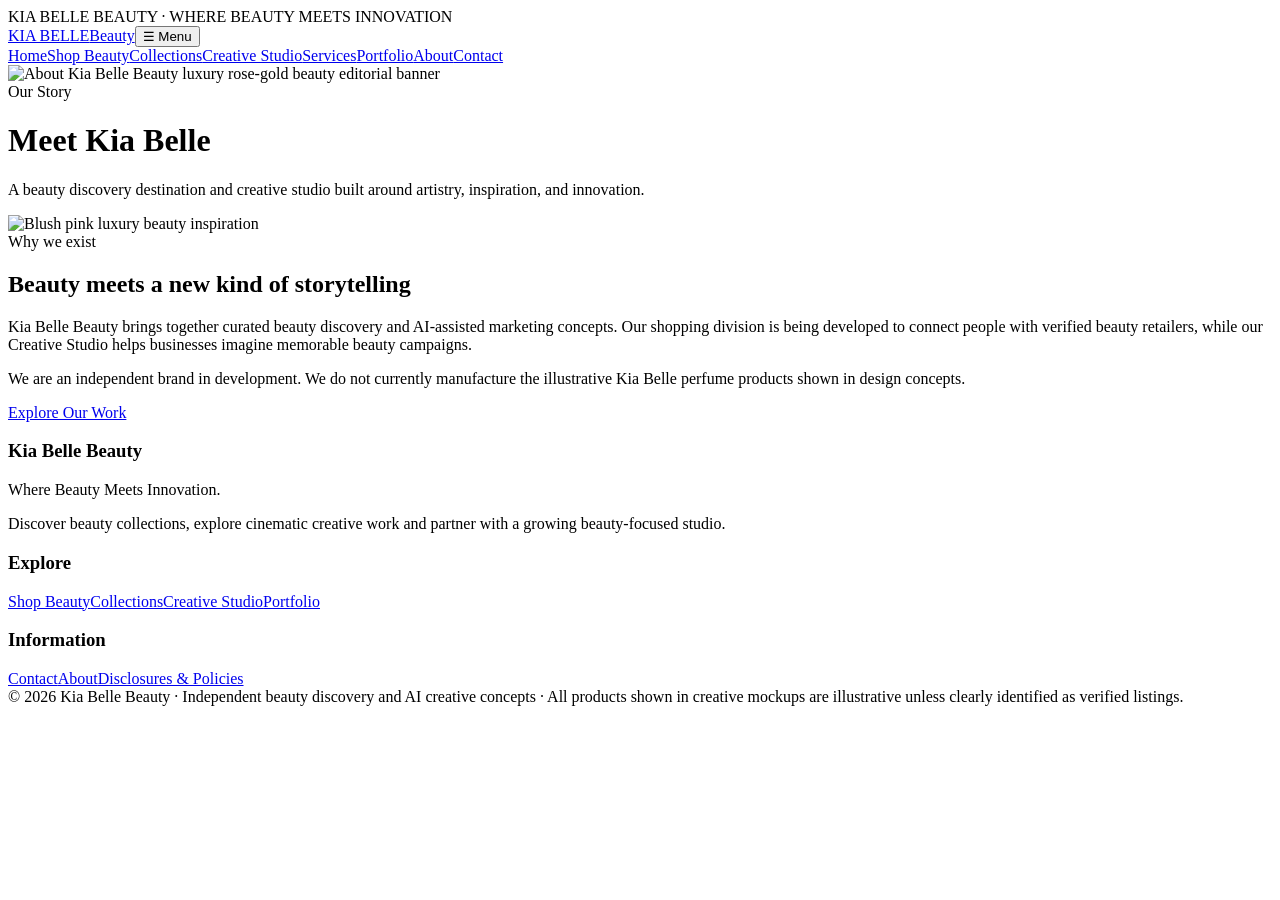
==== about.html @ d9fd86e2 "Add files via upload" ====
<!DOCTYPE html>

<html lang="en"><head><meta charset="utf-8"/><meta content="width=device-width,initial-scale=1" name="viewport"/><meta content="Kia Belle Beauty — beauty discoveries and cinematic AI-assisted advertising concepts. Explore beauty categories and creative services." name="description"/><meta content="#f8d7dc" name="theme-color"/><title>About | Kia Belle Beauty</title><link href="assets/avatar-light.png" rel="icon" type="image/png"/><link href="css/style.css" rel="stylesheet"/><script defer="" src="js/interaction.js"></script></head><body><div class="topline">KIA BELLE BEAUTY · WHERE BEAUTY MEETS INNOVATION</div><header class="site-header"><div class="container header-wrap"><a aria-label="Kia Belle Beauty home" class="logo" href="index.html">KIA BELLE<span>Beauty</span></a><button aria-expanded="false" aria-label="Toggle navigation" class="nav-toggle" id="navtoggle">☰ Menu</button><nav class="nav" id="nav"><a class="" href="index.html">Home</a><a class="" href="shop.html">Shop Beauty</a><a class="" href="collections.html">Collections</a><a class="" href="studio.html">Creative Studio</a><a class="" href="services.html">Services</a><a class="" href="portfolio.html">Portfolio</a><a class="active" href="about.html">About</a><a class="" href="contact.html">Contact</a></nav></div></header><div class="hero-mini hero-banner-about"><img alt="About Kia Belle Beauty luxury rose-gold beauty editorial banner" class="page-banner-photo" decoding="async" loading="eager" src="assets/banner-about.webp"/><div class="container"><div class="eyebrow">Our Story</div><h1>Meet <span class="script">Kia Belle</span></h1><p>A beauty discovery destination and creative studio built around artistry, inspiration, and innovation.</p></div></div><section class="section"><div class="container split"><img alt="Blush pink luxury beauty inspiration" class="feature-image" src="assets/3.jpeg"/><div><div class="eyebrow">Why we exist</div><h2>Beauty meets a new kind of storytelling</h2><p>Kia Belle Beauty brings together curated beauty discovery and AI-assisted marketing concepts. Our shopping division is being developed to connect people with verified beauty retailers, while our Creative Studio helps businesses imagine memorable beauty campaigns.</p><p>We are an independent brand in development. We do not currently manufacture the illustrative Kia Belle perfume products shown in design concepts.</p><a class="btn btn-outline" href="portfolio.html">Explore Our Work</a></div></div></section><footer class="footer"><div class="container"><div class="footer-grid"><div><h3>Kia Belle Beauty</h3><p>Where Beauty Meets Innovation.</p><p class="site-footer-note">Discover beauty collections, explore cinematic creative work and partner with a growing beauty-focused studio.</p></div><div><h3>Explore</h3><a class="" href="shop.html">Shop Beauty</a><a class="" href="collections.html">Collections</a><a class="" href="studio.html">Creative Studio</a><a class="" href="portfolio.html">Portfolio</a></div><div><h3>Information</h3><a class="" href="contact.html">Contact</a><a class="" href="about.html">About</a><a class="" href="disclosures.html">Disclosures &amp; Policies</a></div></div><div class="foot-bottom">© 2026 Kia Belle Beauty · Independent beauty discovery and AI creative concepts · All products shown in creative mockups are illustrative unless clearly identified as verified listings.</div></div></footer></body></html>
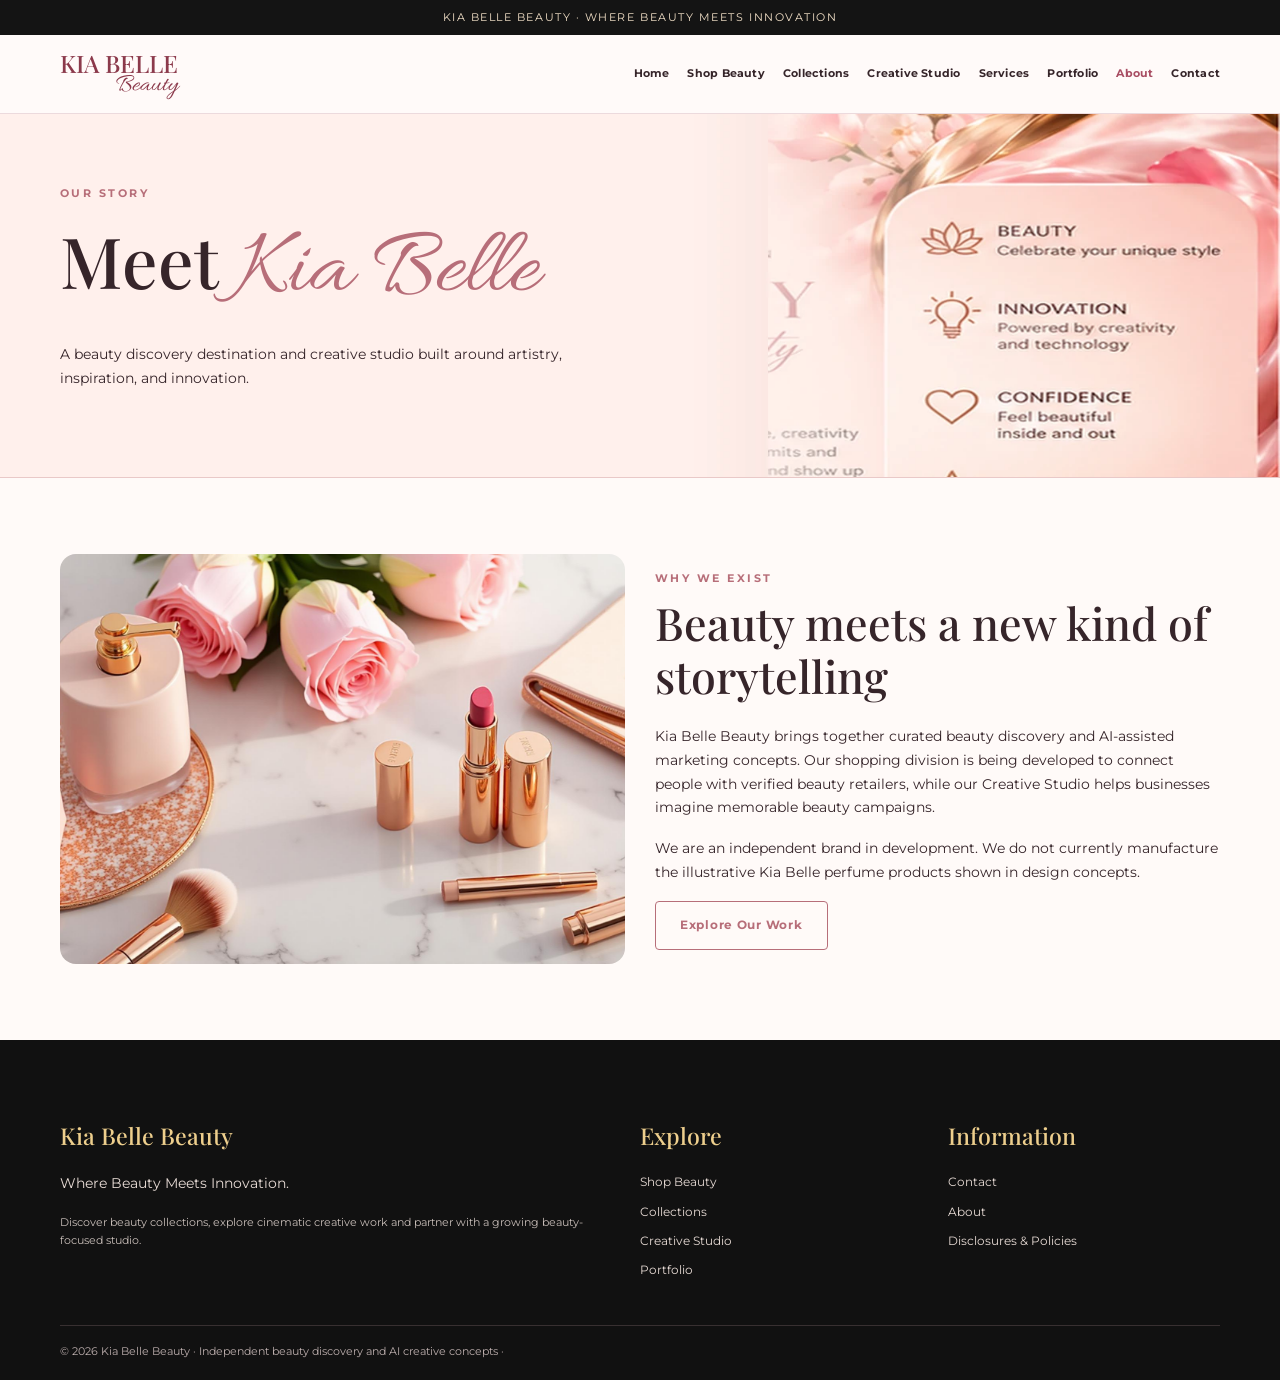
==== commit 1a607a59: "Update about.html" ====
--- a/about.html
+++ b/about.html
@@ -1,3 +1,3 @@
 <!DOCTYPE html>
 
-<html lang="en"><head><meta charset="utf-8"/><meta content="width=device-width,initial-scale=1" name="viewport"/><meta content="Kia Belle Beauty — beauty discoveries and cinematic AI-assisted advertising concepts. Explore beauty categories and creative services." name="description"/><meta content="#f8d7dc" name="theme-color"/><title>About | Kia Belle Beauty</title><link href="assets/avatar-light.png" rel="icon" type="image/png"/><link href="css/style.css" rel="stylesheet"/><script defer="" src="js/interaction.js"></script></head><body><div class="topline">KIA BELLE BEAUTY · WHERE BEAUTY MEETS INNOVATION</div><header class="site-header"><div class="container header-wrap"><a aria-label="Kia Belle Beauty home" class="logo" href="index.html">KIA BELLE<span>Beauty</span></a><button aria-expanded="false" aria-label="Toggle navigation" class="nav-toggle" id="navtoggle">☰ Menu</button><nav class="nav" id="nav"><a class="" href="index.html">Home</a><a class="" href="shop.html">Shop Beauty</a><a class="" href="collections.html">Collections</a><a class="" href="studio.html">Creative Studio</a><a class="" href="services.html">Services</a><a class="" href="portfolio.html">Portfolio</a><a class="active" href="about.html">About</a><a class="" href="contact.html">Contact</a></nav></div></header><div class="hero-mini hero-banner-about"><img alt="About Kia Belle Beauty luxury rose-gold beauty editorial banner" class="page-banner-photo" decoding="async" loading="eager" src="assets/banner-about.webp"/><div class="container"><div class="eyebrow">Our Story</div><h1>Meet <span class="script">Kia Belle</span></h1><p>A beauty discovery destination and creative studio built around artistry, inspiration, and innovation.</p></div></div><section class="section"><div class="container split"><img alt="Blush pink luxury beauty inspiration" class="feature-image" src="assets/3.jpeg"/><div><div class="eyebrow">Why we exist</div><h2>Beauty meets a new kind of storytelling</h2><p>Kia Belle Beauty brings together curated beauty discovery and AI-assisted marketing concepts. Our shopping division is being developed to connect people with verified beauty retailers, while our Creative Studio helps businesses imagine memorable beauty campaigns.</p><p>We are an independent brand in development. We do not currently manufacture the illustrative Kia Belle perfume products shown in design concepts.</p><a class="btn btn-outline" href="portfolio.html">Explore Our Work</a></div></div></section><footer class="footer"><div class="container"><div class="footer-grid"><div><h3>Kia Belle Beauty</h3><p>Where Beauty Meets Innovation.</p><p class="site-footer-note">Discover beauty collections, explore cinematic creative work and partner with a growing beauty-focused studio.</p></div><div><h3>Explore</h3><a class="" href="shop.html">Shop Beauty</a><a class="" href="collections.html">Collections</a><a class="" href="studio.html">Creative Studio</a><a class="" href="portfolio.html">Portfolio</a></div><div><h3>Information</h3><a class="" href="contact.html">Contact</a><a class="" href="about.html">About</a><a class="" href="disclosures.html">Disclosures &amp; Policies</a></div></div><div class="foot-bottom">© 2026 Kia Belle Beauty · Independent beauty discovery and AI creative concepts · All products shown in creative mockups are illustrative unless clearly identified as verified listings.</div></div></footer></body></html>+<html lang="en"><head><meta charset="utf-8"/><meta content="width=device-width,initial-scale=1" name="viewport"/><meta content="Kia Belle Beauty — beauty discoveries and cinematic AI-assisted advertising concepts. Explore beauty categories and creative services." name="description"/><meta content="#f8d7dc" name="theme-color"/><title>About | Kia Belle Beauty</title><link href="assets/avatar-light.png" rel="icon" type="image/png"/><link href="css/style.css" rel="stylesheet"/><script defer="" src="js/interaction.js"></script></head><body><div class="topline">KIA BELLE BEAUTY · WHERE BEAUTY MEETS INNOVATION</div><header class="site-header"><div class="container header-wrap"><a aria-label="Kia Belle Beauty home" class="logo" href="index.html">KIA BELLE<span>Beauty</span></a><button aria-expanded="false" aria-label="Toggle navigation" class="nav-toggle" id="navtoggle">☰ Menu</button><nav class="nav" id="nav"><a class="" href="index.html">Home</a><a class="" href="shop.html">Shop Beauty</a><a class="" href="collections.html">Collections</a><a class="" href="studio.html">Creative Studio</a><a class="" href="services.html">Services</a><a class="" href="portfolio.html">Portfolio</a><a class="active" href="about.html">About</a><a class="" href="contact.html">Contact</a></nav></div></header><div class="hero-mini hero-banner-about"><img alt="About Kia Belle Beauty luxury rose-gold beauty editorial banner" class="page-banner-photo" decoding="async" loading="eager" src="assets/banner-about.webp"/><div class="container"><div class="eyebrow">Our Story</div><h1>Meet <span class="script">Kia Belle</span></h1><p>A beauty discovery destination and creative studio built around artistry, inspiration, and innovation.</p></div></div><section class="section"><div class="container split"><img alt="Blush pink luxury beauty inspiration" class="feature-image" src="assets/3.jpeg"/><div><div class="eyebrow">Why we exist</div><h2>Beauty meets a new kind of storytelling</h2><p>Kia Belle Beauty brings together curated beauty discovery and AI-assisted marketing concepts. Our shopping division is being developed to connect people with verified beauty retailers, while our Creative Studio helps businesses imagine memorable beauty campaigns.</p><p>We are an independent brand in development. We do not currently manufacture the illustrative Kia Belle perfume products shown in design concepts.</p><a class="btn btn-outline" href="portfolio.html">Explore Our Work</a></div></div></section><footer class="footer"><div class="container"><div class="footer-grid"><div><h3>Kia Belle Beauty</h3><p>Where Beauty Meets Innovation.</p><p class="site-footer-note">Discover beauty collections, explore cinematic creative work and partner with a growing beauty-focused studio.</p></div><div><h3>Explore</h3><a class="" href="shop.html">Shop Beauty</a><a class="" href="collections.html">Collections</a><a class="" href="studio.html">Creative Studio</a><a class="" href="portfolio.html">Portfolio</a></div><div><h3>Information</h3><a class="" href="contact.html">Contact</a><a class="" href="about.html">About</a><a class="" href="disclosures.html">Disclosures &amp; Policies</a></div></div><div class="foot-bottom">© 2026 Kia Belle Beauty · Independent beauty discovery and AI creative concepts · </div></div></footer></body></html>
--- a/css/style.css
+++ b/css/style.css
@@ -0,0 +1,23 @@
+@import url('https://fonts.googleapis.com/css2?family=Allura&family=Montserrat:wght@400;500;600;700&family=Playfair+Display:wght@400;500;600&display=swap');
+:root{--pink:#f8d7dc;--rose:#b76e79;--champagne:#f3e1c8;--ivory:#fff8f0;--black:#141414;--gold:#d4af37;--ink:#36252a;--border:#ead8d3;--shadow:0 18px 52px #48252a15}*{box-sizing:border-box}html{scroll-behavior:smooth}body{margin:0;color:var(--ink);background:#fffaf8;font-family:Montserrat,Arial,sans-serif;font-size:14px;line-height:1.7}a{color:inherit}button,input,textarea,select{font:inherit}button{cursor:pointer}img,video{max-width:100%;display:block}h1,h2,h3{font-family:'Playfair Display',Georgia,serif;font-weight:500;line-height:1.18}h1{font-size:clamp(2.7rem,5.5vw,5.4rem);margin:.2em 0}h2{font-size:clamp(2rem,3.5vw,3.4rem);margin:.2em 0 .5em}h3{font-size:1.45rem}p{margin:.55em 0 1.2em}.container{width:min(1160px,calc(100% - 40px));margin:auto}.eyebrow{font-size:.7rem;letter-spacing:.22em;text-transform:uppercase;font-weight:700;color:var(--rose)}.script{font-family:Allura,cursive;font-size:1.35em;color:var(--rose)}.topline{background:var(--black);color:var(--champagne);font-size:11px;padding:8px 15px;text-align:center;letter-spacing:.14em}.site-header{position:sticky;top:0;background:#fffaf9ed;backdrop-filter:blur(18px);z-index:30;border-bottom:1px solid #ecdadd}.header-wrap{height:78px;display:flex;align-items:center;justify-content:space-between;gap:24px}.logo{font:500 24px 'Playfair Display',serif;text-decoration:none;white-space:nowrap;color:#8b394b}.logo span{display:block;font:25px Allura,cursive;margin-top:-9px;text-align:right}.nav{display:flex;align-items:center;gap:18px}.nav a{text-decoration:none;font-size:11px;font-weight:700;letter-spacing:.02em}.nav a:hover,.nav a.active{color:#a84d63}.nav-toggle{display:none;border:1px solid var(--border);background:white;border-radius:8px;padding:7px 11px}.btn{display:inline-flex;gap:10px;align-items:center;justify-content:center;padding:13px 24px;border-radius:4px;background:var(--rose);color:white;border:1px solid var(--rose);font-size:12px;font-weight:700;letter-spacing:.06em;text-decoration:none;transition:.2s}.btn:hover{transform:translateY(-2px);filter:brightness(.94)}.btn-outline{background:transparent;color:var(--rose)}.btn-gold{background:var(--gold);border-color:var(--gold);color:#1a1206}.btn-dark{background:var(--black);color:white;border-color:var(--black)}.hero{min-height:550px;display:flex;align-items:center;background:linear-gradient(90deg,#fff3f0 0%,#fff5f1dc 42%,#fff5f100 75%),url('../assets/hero-beauty.webp') center/cover}.hero-content{max-width:530px;padding:70px 0}.hero p{max-width:430px}.hero-studio{color:#fff;background:linear-gradient(90deg,#080808f2,#090808c9 47%,#08080820),url('../assets/4.jpeg') center/cover}.hero-studio .eyebrow{color:var(--gold)}.hero-studio p{color:#f2e2d0}.hero-mini{padding:78px 0 66px;background:linear-gradient(105deg,#f8d7dcaa,#fffbf7),url('../assets/5.jpg') center/cover}.hero-mini.dark{background:linear-gradient(105deg,#0b0909f3,#0c0909d8),url('../assets/4.jpeg') center/cover;color:#fff}.hero-mini.dark .eyebrow{color:var(--gold)}.hero-mini p{max-width:680px}.section{padding:76px 0}.section.soft{background:#fff0f0}.section.cream{background:var(--ivory)}.section.dark{background:#121011;color:#f8efde}.section-head{display:flex;justify-content:space-between;align-items:end;gap:20px;margin-bottom:26px}.section-head p{max-width:540px}.cards{display:grid;grid-template-columns:repeat(3,minmax(0,1fr));gap:20px}.cards.four{grid-template-columns:repeat(4,minmax(0,1fr))}.cards.two{grid-template-columns:repeat(2,minmax(0,1fr))}.card{background:#fff;border:1px solid #f1e6e2;overflow:hidden;border-radius:13px;box-shadow:var(--shadow);text-decoration:none;transition:.2s}.card:hover{transform:translateY(-5px)}.card .photo{height:230px;width:100%;object-fit:cover}.card .body{padding:21px}.card .body h3{margin:0 0 7px}.card p{font-size:13px;color:#755e66}.card.darkcard{background:#20191a;color:#fff;border-color:#4c3b2c}.card.darkcard p{color:#decfbf}.split{display:grid;grid-template-columns:1fr 1fr;gap:30px;align-items:center}.feature-image{width:100%;height:410px;object-fit:cover;border-radius:16px}.pill{display:inline-block;border:1px solid #dab4b6;border-radius:50px;padding:6px 12px;margin:4px 6px 4px 0;font-size:11px}.dark .pill{border-color:#987c45}.notice{background:#fff6eb;border:1px solid #ead2af;padding:17px 20px;border-radius:10px;font-size:13px}.dark .notice{background:#241c17;color:#eee1cc;border-color:#66502a}.breadcrumbs{font-size:12px;padding:18px 0;color:#836b75}.breadcrumbs a{text-decoration:none}.media-video{aspect-ratio:9/12;object-fit:cover;width:100%;background:#191214;border-radius:10px}.form-grid{display:grid;grid-template-columns:1fr 1fr;gap:16px}.field label{display:block;font-size:12px;font-weight:700;margin-bottom:5px}.field input,.field textarea,.field select{width:100%;padding:13px;border:1px solid #dccbc8;border-radius:6px;background:#fff}.field textarea{min-height:130px}.field.full{grid-column:1/-1}.footer{background:#111;color:#e7dbd5;padding:58px 0 20px}.footer-grid{display:grid;grid-template-columns:2fr 1fr 1fr;gap:35px}.footer a{color:#e7dbd5;text-decoration:none;display:block;margin:9px 0;font-size:12px}.footer h3{color:#eecf8d}.footer small{color:#baaead}.foot-bottom{border-top:1px solid #383031;margin-top:35px;padding-top:16px;font-size:11px;color:#bcaead}.tag{font-size:11px;color:#7e5761;letter-spacing:.08em;text-transform:uppercase}.grid-price{display:grid;grid-template-columns:repeat(3,1fr);gap:20px}.price-card{background:#1d1717;border:1px solid #70552e;padding:30px;border-radius:12px;color:#fff}.price{font:2rem 'Playfair Display',serif;color:var(--gold)}.item-placeholder{min-height:180px;display:grid;place-content:center;text-align:center;background:linear-gradient(140deg,#f9e4e5,#fffcf7);color:#9b5865;border-radius:12px}.filter-row{display:flex;flex-wrap:wrap;gap:8px;margin:20px 0 28px}.filter-row a{padding:9px 13px;border:1px solid #d9b5b9;border-radius:22px;text-decoration:none;font-size:12px}.filter-row a:hover{background:#f7dadd}.mini-label{font-size:11px;color:#936e73}.video-note{font-size:12px;color:#c3a992}.stack{display:grid;gap:14px}.cta{padding:60px 0;background:linear-gradient(110deg,#f6d2d8,#fdf0e3)}.cta.dark{background:linear-gradient(110deg,#0f0b0d,#32231a);color:white}.site-footer-note{font-size:11px;opacity:.85}.sr-only{position:absolute;width:1px;height:1px;overflow:hidden;clip:rect(0,0,0,0)}@media(max-width:980px){.nav{display:none;position:absolute;top:78px;left:0;right:0;padding:16px 22px 25px;background:#fffaf9;flex-direction:column;align-items:start;box-shadow:var(--shadow)}.nav.open{display:flex}.nav-toggle{display:block}.cards.four{grid-template-columns:repeat(2,1fr)}}@media(max-width:680px){.cards,.cards.two,.cards.four,.split,.grid-price,.form-grid,.footer-grid{grid-template-columns:1fr}.hero{min-height:480px;background-position:60% center}.hero-content{padding:50px 0;max-width:90%}.container{width:min(100% - 28px,1160px)}.section{padding:48px 0}.section-head{display:block}.feature-image{height:280px}.footer-grid{gap:20px}.card .photo{height:250px}.header-wrap{height:68px}.nav{top:68px}}
+
+/* Approved visual refresh: actual video frames and six realistic category thumbnails */
+.hero{background-image:linear-gradient(90deg,#fff0ed 0%,#fff0edec 26%,#fff1ede1 44%,#fff1ed44 68%,transparent 100%),url('../assets/hero-beauty.webp');background-position:center,right center;background-size:cover,cover;background-repeat:no-repeat}
+.card .photo{object-position:center center}.card:hover .photo{filter:saturate(1.08)}.media-video{background:#10090a;object-fit:contain;max-height:690px}.card.darkcard .media-video{border:1px solid #aa89517a}
+@media(max-width:700px){.hero{background-image:linear-gradient(90deg,#fff0edfa,#fff0edd4 67%,#fff0ed70),url('../assets/hero-beauty.webp');background-position:center,right center}}
+
+/* Scoped banner refresh — all other layout and site content retained. */
+.hero-mini.hero-banner-shop,.hero-mini.hero-banner-collections,.hero-mini.hero-banner-about,.hero-mini.hero-banner-contact{min-height:340px;display:flex;align-items:center;background-size:cover;background-position:center right;background-repeat:no-repeat;border-bottom:1px solid #e9c9c8;padding:70px 0}
+.hero-mini.hero-banner-shop{background-image:url('../assets/banner-shop.webp')}
+.hero-mini.hero-banner-collections{background-image:url('../assets/banner-collections.webp')}
+.hero-mini.hero-banner-about{background-image:url('../assets/banner-about.webp')}
+.hero-mini.hero-banner-contact{background-image:url('../assets/banner-contact.webp')}
+.hero-mini[class*='hero-banner-']>.container{width:min(1160px,calc(100% - 40px))}
+.hero-mini[class*='hero-banner-'] p{max-width:535px}
+@media(max-width:680px){.hero-mini.hero-banner-shop,.hero-mini.hero-banner-collections,.hero-mini.hero-banner-about,.hero-mini.hero-banner-contact{min-height:300px;padding:46px 0;background-position:59% center}.hero-mini[class*='hero-banner-']{position:relative}.hero-mini[class*='hero-banner-']>.container{position:relative;z-index:1;width:calc(100% - 28px)}.hero-mini[class*='hero-banner-']::before{content:'';position:absolute;inset:0;background:linear-gradient(90deg,#fff0ebfa 0%,#fff0ebf2 58%,#fff0eb91 100%)}}
+
+/* Four banners are embedded directly as HTML <img> elements. */
+.hero-mini.hero-banner-shop,.hero-mini.hero-banner-collections,.hero-mini.hero-banner-about,.hero-mini.hero-banner-contact{position:relative;isolation:isolate;overflow:hidden;background:#fff0eb !important;min-height:340px}
+.hero-mini[class*="hero-banner-"] .page-banner-photo{display:block;position:absolute;inset:0;width:100%;height:100%;object-fit:cover;object-position:center;z-index:-1;pointer-events:none}
+.hero-mini[class*="hero-banner-"] .container{position:relative;z-index:2}
+@media(max-width:680px){.hero-mini[class*="hero-banner-"] .page-banner-photo{object-position:62% center}}
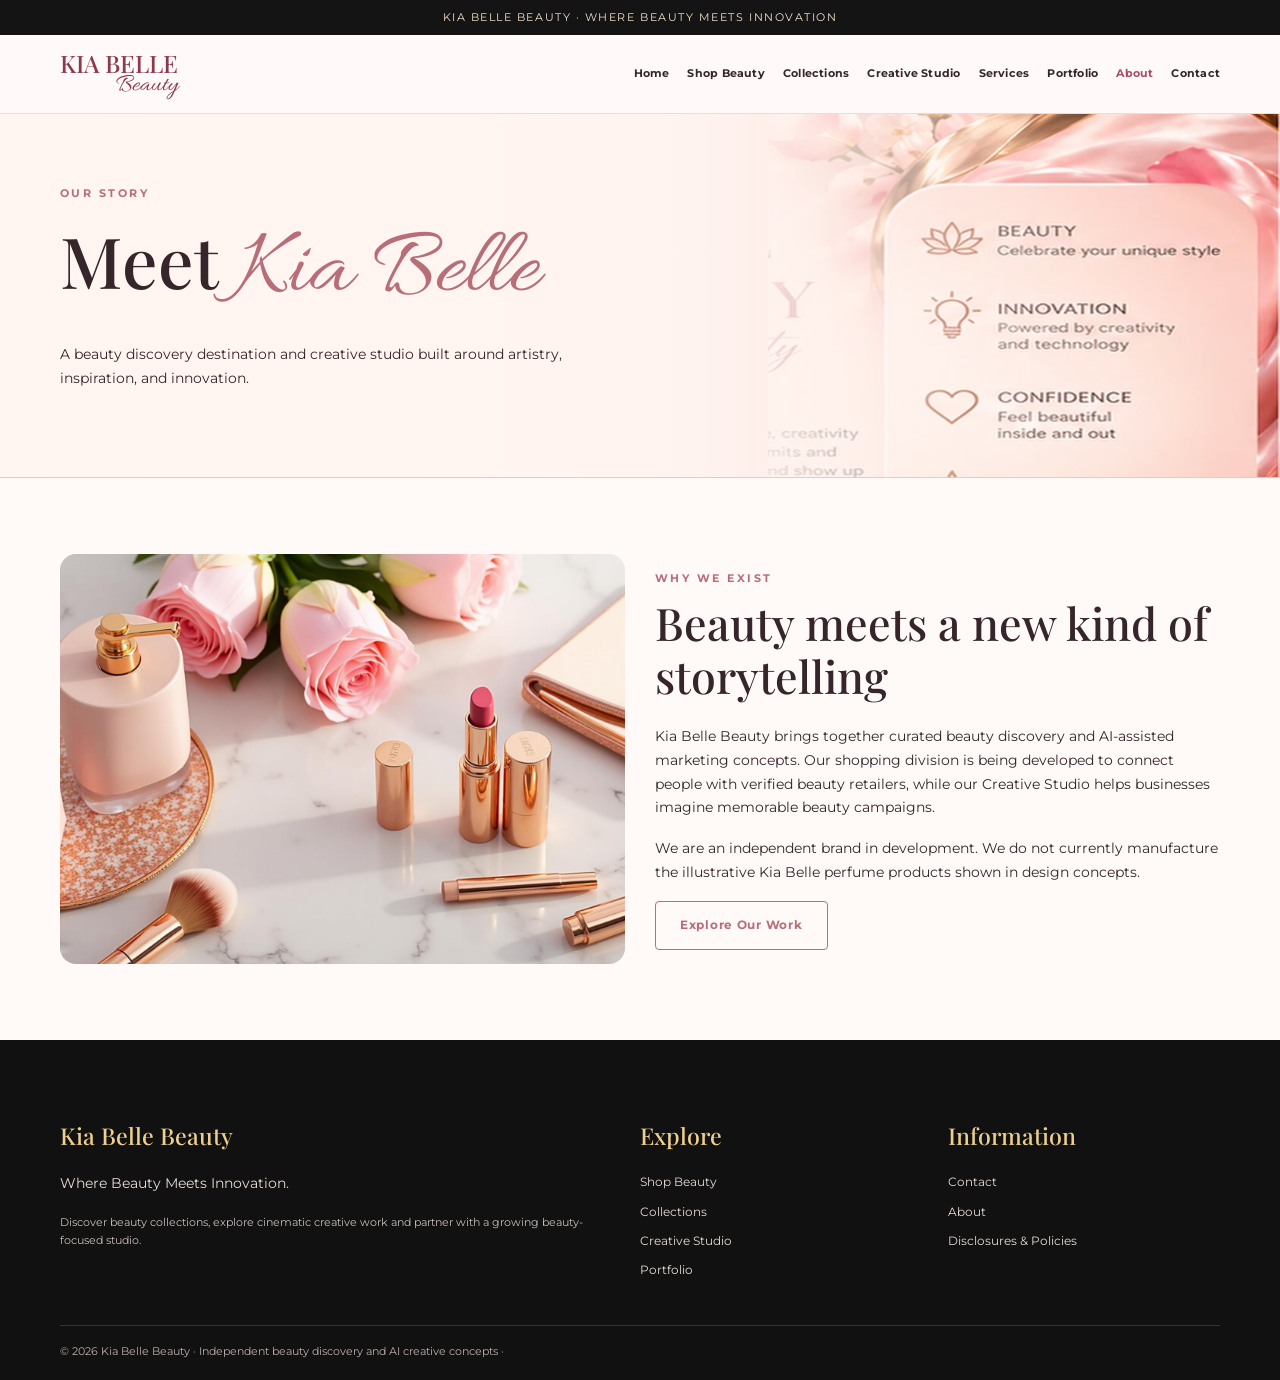
==== commit 98184bd3: "Add Kia Belle Beauty GA4 tracking across all site pages" ====
--- a/about.html
+++ b/about.html
@@ -1,3 +1,3 @@
 <!DOCTYPE html>
 
-<html lang="en"><head><meta charset="utf-8"/><meta content="width=device-width,initial-scale=1" name="viewport"/><meta content="Kia Belle Beauty — beauty discoveries and cinematic AI-assisted advertising concepts. Explore beauty categories and creative services." name="description"/><meta content="#f8d7dc" name="theme-color"/><title>About | Kia Belle Beauty</title><link href="assets/avatar-light.png" rel="icon" type="image/png"/><link href="css/style.css" rel="stylesheet"/><script defer="" src="js/interaction.js"></script></head><body><div class="topline">KIA BELLE BEAUTY · WHERE BEAUTY MEETS INNOVATION</div><header class="site-header"><div class="container header-wrap"><a aria-label="Kia Belle Beauty home" class="logo" href="index.html">KIA BELLE<span>Beauty</span></a><button aria-expanded="false" aria-label="Toggle navigation" class="nav-toggle" id="navtoggle">☰ Menu</button><nav class="nav" id="nav"><a class="" href="index.html">Home</a><a class="" href="shop.html">Shop Beauty</a><a class="" href="collections.html">Collections</a><a class="" href="studio.html">Creative Studio</a><a class="" href="services.html">Services</a><a class="" href="portfolio.html">Portfolio</a><a class="active" href="about.html">About</a><a class="" href="contact.html">Contact</a></nav></div></header><div class="hero-mini hero-banner-about"><img alt="About Kia Belle Beauty luxury rose-gold beauty editorial banner" class="page-banner-photo" decoding="async" loading="eager" src="assets/banner-about.webp"/><div class="container"><div class="eyebrow">Our Story</div><h1>Meet <span class="script">Kia Belle</span></h1><p>A beauty discovery destination and creative studio built around artistry, inspiration, and innovation.</p></div></div><section class="section"><div class="container split"><img alt="Blush pink luxury beauty inspiration" class="feature-image" src="assets/3.jpeg"/><div><div class="eyebrow">Why we exist</div><h2>Beauty meets a new kind of storytelling</h2><p>Kia Belle Beauty brings together curated beauty discovery and AI-assisted marketing concepts. Our shopping division is being developed to connect people with verified beauty retailers, while our Creative Studio helps businesses imagine memorable beauty campaigns.</p><p>We are an independent brand in development. We do not currently manufacture the illustrative Kia Belle perfume products shown in design concepts.</p><a class="btn btn-outline" href="portfolio.html">Explore Our Work</a></div></div></section><footer class="footer"><div class="container"><div class="footer-grid"><div><h3>Kia Belle Beauty</h3><p>Where Beauty Meets Innovation.</p><p class="site-footer-note">Discover beauty collections, explore cinematic creative work and partner with a growing beauty-focused studio.</p></div><div><h3>Explore</h3><a class="" href="shop.html">Shop Beauty</a><a class="" href="collections.html">Collections</a><a class="" href="studio.html">Creative Studio</a><a class="" href="portfolio.html">Portfolio</a></div><div><h3>Information</h3><a class="" href="contact.html">Contact</a><a class="" href="about.html">About</a><a class="" href="disclosures.html">Disclosures &amp; Policies</a></div></div><div class="foot-bottom">© 2026 Kia Belle Beauty · Independent beauty discovery and AI creative concepts · </div></div></footer></body></html>
+<html lang="en"><head><meta charset="utf-8"/><meta content="width=device-width,initial-scale=1" name="viewport"/><meta content="Kia Belle Beauty — beauty discoveries and cinematic AI-assisted advertising concepts. Explore beauty categories and creative services." name="description"/><meta content="#f8d7dc" name="theme-color"/><title>About | Kia Belle Beauty</title><link href="assets/avatar-light.png" rel="icon" type="image/png"/><link href="css/style.css" rel="stylesheet"/><script defer="" src="js/interaction.js"></script><script async src="https://www.googletagmanager.com/gtag/js?id=G-Q12H4GTGKB"></script><script>window.dataLayer=window.dataLayer||[];function gtag(){dataLayer.push(arguments);}gtag('js',new Date());gtag('config','G-Q12H4GTGKB');</script></head><body><div class="topline">KIA BELLE BEAUTY · WHERE BEAUTY MEETS INNOVATION</div><header class="site-header"><div class="container header-wrap"><a aria-label="Kia Belle Beauty home" class="logo" href="index.html">KIA BELLE<span>Beauty</span></a><button aria-expanded="false" aria-label="Toggle navigation" class="nav-toggle" id="navtoggle">☰ Menu</button><nav class="nav" id="nav"><a class="" href="index.html">Home</a><a class="" href="shop.html">Shop Beauty</a><a class="" href="collections.html">Collections</a><a class="" href="studio.html">Creative Studio</a><a class="" href="services.html">Services</a><a class="" href="portfolio.html">Portfolio</a><a class="active" href="about.html">About</a><a class="" href="contact.html">Contact</a></nav></div></header><div class="hero-mini hero-banner-about"><img alt="About Kia Belle Beauty luxury rose-gold beauty editorial banner" class="page-banner-photo" decoding="async" loading="eager" src="assets/banner-about.webp"/><div class="container"><div class="eyebrow">Our Story</div><h1>Meet <span class="script">Kia Belle</span></h1><p>A beauty discovery destination and creative studio built around artistry, inspiration, and innovation.</p></div></div><section class="section"><div class="container split"><img alt="Blush pink luxury beauty inspiration" class="feature-image" src="assets/3.jpeg"/><div><div class="eyebrow">Why we exist</div><h2>Beauty meets a new kind of storytelling</h2><p>Kia Belle Beauty brings together curated beauty discovery and AI-assisted marketing concepts. Our shopping division is being developed to connect people with verified beauty retailers, while our Creative Studio helps businesses imagine memorable beauty campaigns.</p><p>We are an independent brand in development. We do not currently manufacture the illustrative Kia Belle perfume products shown in design concepts.</p><a class="btn btn-outline" href="portfolio.html">Explore Our Work</a></div></div></section><footer class="footer"><div class="container"><div class="footer-grid"><div><h3>Kia Belle Beauty</h3><p>Where Beauty Meets Innovation.</p><p class="site-footer-note">Discover beauty collections, explore cinematic creative work and partner with a growing beauty-focused studio.</p></div><div><h3>Explore</h3><a class="" href="shop.html">Shop Beauty</a><a class="" href="collections.html">Collections</a><a class="" href="studio.html">Creative Studio</a><a class="" href="portfolio.html">Portfolio</a></div><div><h3>Information</h3><a class="" href="contact.html">Contact</a><a class="" href="about.html">About</a><a class="" href="disclosures.html">Disclosures &amp; Policies</a></div></div><div class="foot-bottom">© 2026 Kia Belle Beauty · Independent beauty discovery and AI creative concepts · </div></div></footer></body></html>
--- a/css/style.css
+++ b/css/style.css
@@ -21,3 +21,20 @@
 .hero-mini[class*="hero-banner-"] .page-banner-photo{display:block;position:absolute;inset:0;width:100%;height:100%;object-fit:cover;object-position:center;z-index:-1;pointer-events:none}
 .hero-mini[class*="hero-banner-"] .container{position:relative;z-index:2}
 @media(max-width:680px){.hero-mini[class*="hero-banner-"] .page-banner-photo{object-position:62% center}}
+
+/* 2026-10-13 visual stability and legibility correction; content unchanged */
+.hero-mini.dark h1,.hero-mini.dark h2{color:#fff8f0}
+.hero-mini.dark .script{color:var(--gold)}
+.hero-mini.dark{background-image:linear-gradient(90deg,rgba(10,7,8,.97) 0%,rgba(10,7,8,.90) 44%,rgba(10,7,8,.56) 100%),url('../assets/4.jpeg')}
+.hero-mini[class*="hero-banner-"] .page-banner-photo{object-fit:cover}
+.hero-mini[class*="hero-banner-"]::after{content:"";position:absolute;inset:0;z-index:0;pointer-events:none;background:linear-gradient(90deg,rgba(255,245,241,.97) 0%,rgba(255,245,241,.92) 37%,rgba(255,245,241,.38) 70%,transparent 100%)}
+.hero-mini[class*="hero-banner-"]>.container{z-index:2}
+.cards>.card,.grid-price>.price-card{min-width:0;display:flex;flex-direction:column;height:100%}
+.cards>.card .body{position:relative;z-index:1;flex:1;background:inherit}
+.cards>.card .photo{flex:none;display:block;height:230px;object-fit:cover}
+.grid-price>.price-card .btn{margin-top:auto;align-self:flex-start}
+.grid-price>.price-card{gap:8px}
+.grid-price>.price-card h3,.grid-price>.price-card p{margin-top:0}
+.split>*{min-width:0}
+.feature-image{display:block}
+@media(max-width:680px){.hero-mini[class*="hero-banner-"]::after{background:linear-gradient(90deg,rgba(255,245,241,.97),rgba(255,245,241,.88) 68%,rgba(255,245,241,.50))}.hero-mini.dark{background-image:linear-gradient(90deg,rgba(10,7,8,.97),rgba(10,7,8,.78)),url('../assets/4.jpeg')}.cards>.card .photo{height:250px}}
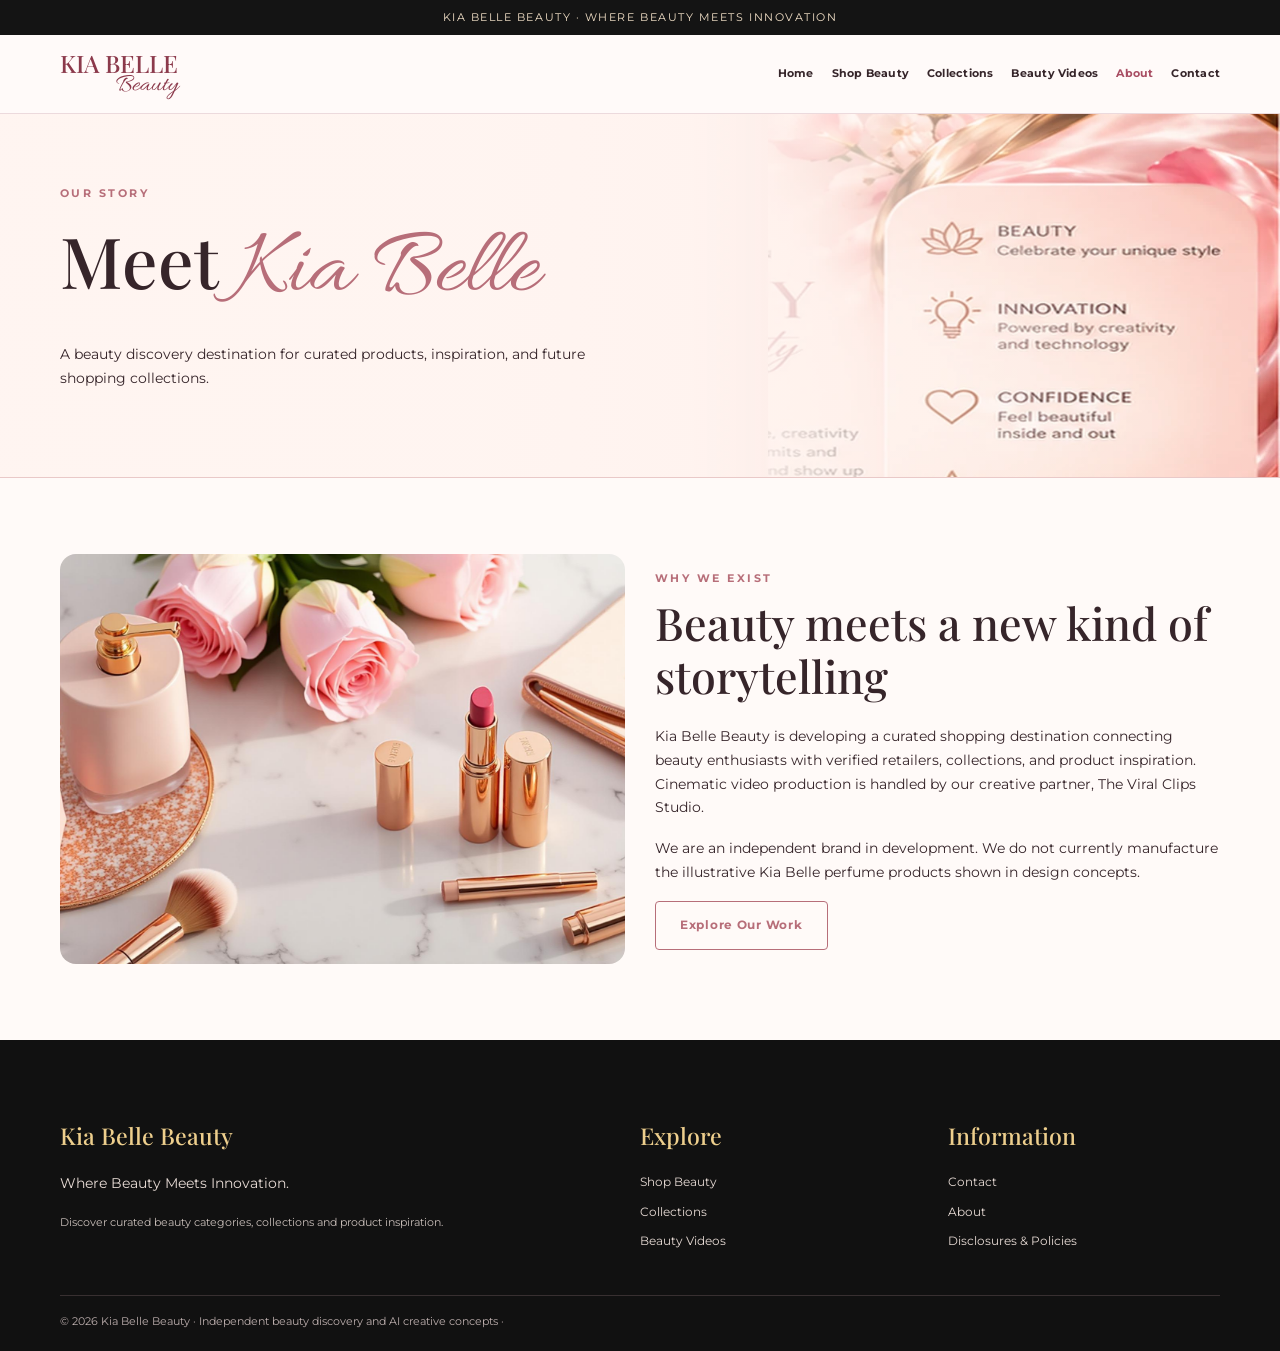
==== commit 241c8d55: "Refocus Kia Belle Beauty on shopping and refer video services to Viral Clips Studio" ====
--- a/about.html
+++ b/about.html
@@ -1,3 +1,3 @@
 <!DOCTYPE html>
 
-<html lang="en"><head><meta charset="utf-8"/><meta content="width=device-width,initial-scale=1" name="viewport"/><meta content="Kia Belle Beauty — beauty discoveries and cinematic AI-assisted advertising concepts. Explore beauty categories and creative services." name="description"/><meta content="#f8d7dc" name="theme-color"/><title>About | Kia Belle Beauty</title><link href="assets/avatar-light.png" rel="icon" type="image/png"/><link href="css/style.css" rel="stylesheet"/><script defer="" src="js/interaction.js"></script><script async src="https://www.googletagmanager.com/gtag/js?id=G-Q12H4GTGKB"></script><script>window.dataLayer=window.dataLayer||[];function gtag(){dataLayer.push(arguments);}gtag('js',new Date());gtag('config','G-Q12H4GTGKB');</script></head><body><div class="topline">KIA BELLE BEAUTY · WHERE BEAUTY MEETS INNOVATION</div><header class="site-header"><div class="container header-wrap"><a aria-label="Kia Belle Beauty home" class="logo" href="index.html">KIA BELLE<span>Beauty</span></a><button aria-expanded="false" aria-label="Toggle navigation" class="nav-toggle" id="navtoggle">☰ Menu</button><nav class="nav" id="nav"><a class="" href="index.html">Home</a><a class="" href="shop.html">Shop Beauty</a><a class="" href="collections.html">Collections</a><a class="" href="studio.html">Creative Studio</a><a class="" href="services.html">Services</a><a class="" href="portfolio.html">Portfolio</a><a class="active" href="about.html">About</a><a class="" href="contact.html">Contact</a></nav></div></header><div class="hero-mini hero-banner-about"><img alt="About Kia Belle Beauty luxury rose-gold beauty editorial banner" class="page-banner-photo" decoding="async" loading="eager" src="assets/banner-about.webp"/><div class="container"><div class="eyebrow">Our Story</div><h1>Meet <span class="script">Kia Belle</span></h1><p>A beauty discovery destination and creative studio built around artistry, inspiration, and innovation.</p></div></div><section class="section"><div class="container split"><img alt="Blush pink luxury beauty inspiration" class="feature-image" src="assets/3.jpeg"/><div><div class="eyebrow">Why we exist</div><h2>Beauty meets a new kind of storytelling</h2><p>Kia Belle Beauty brings together curated beauty discovery and AI-assisted marketing concepts. Our shopping division is being developed to connect people with verified beauty retailers, while our Creative Studio helps businesses imagine memorable beauty campaigns.</p><p>We are an independent brand in development. We do not currently manufacture the illustrative Kia Belle perfume products shown in design concepts.</p><a class="btn btn-outline" href="portfolio.html">Explore Our Work</a></div></div></section><footer class="footer"><div class="container"><div class="footer-grid"><div><h3>Kia Belle Beauty</h3><p>Where Beauty Meets Innovation.</p><p class="site-footer-note">Discover beauty collections, explore cinematic creative work and partner with a growing beauty-focused studio.</p></div><div><h3>Explore</h3><a class="" href="shop.html">Shop Beauty</a><a class="" href="collections.html">Collections</a><a class="" href="studio.html">Creative Studio</a><a class="" href="portfolio.html">Portfolio</a></div><div><h3>Information</h3><a class="" href="contact.html">Contact</a><a class="" href="about.html">About</a><a class="" href="disclosures.html">Disclosures &amp; Policies</a></div></div><div class="foot-bottom">© 2026 Kia Belle Beauty · Independent beauty discovery and AI creative concepts · </div></div></footer></body></html>
+<html lang="en"><head><meta charset="utf-8"/><meta content="width=device-width,initial-scale=1" name="viewport"/><meta content="Kia Belle Beauty — beauty discoveries and cinematic AI-assisted advertising concepts. Explore beauty categories and creative services." name="description"/><meta content="#f8d7dc" name="theme-color"/><title>About | Kia Belle Beauty</title><link href="assets/avatar-light.png" rel="icon" type="image/png"/><link href="css/style.css" rel="stylesheet"/><script defer="" src="js/interaction.js"></script><script async src="https://www.googletagmanager.com/gtag/js?id=G-Q12H4GTGKB"></script><script>window.dataLayer=window.dataLayer||[];function gtag(){dataLayer.push(arguments);}gtag('js',new Date());gtag('config','G-Q12H4GTGKB');</script></head><body><div class="topline">KIA BELLE BEAUTY · WHERE BEAUTY MEETS INNOVATION</div><header class="site-header"><div class="container header-wrap"><a aria-label="Kia Belle Beauty home" class="logo" href="index.html">KIA BELLE<span>Beauty</span></a><button aria-expanded="false" aria-label="Toggle navigation" class="nav-toggle" id="navtoggle">☰ Menu</button><nav class="nav" id="nav"><a class="" href="index.html">Home</a><a class="" href="shop.html">Shop Beauty</a><a class="" href="collections.html">Collections</a><a class="" href="portfolio.html">Beauty Videos</a><a class="active" href="about.html">About</a><a class="" href="contact.html">Contact</a></nav></div></header><div class="hero-mini hero-banner-about"><img alt="About Kia Belle Beauty luxury rose-gold beauty editorial banner" class="page-banner-photo" decoding="async" loading="eager" src="assets/banner-about.webp"/><div class="container"><div class="eyebrow">Our Story</div><h1>Meet <span class="script">Kia Belle</span></h1><p>A beauty discovery destination for curated products, inspiration, and future shopping collections.</p></div></div><section class="section"><div class="container split"><img alt="Blush pink luxury beauty inspiration" class="feature-image" src="assets/3.jpeg"/><div><div class="eyebrow">Why we exist</div><h2>Beauty meets a new kind of storytelling</h2><p>Kia Belle Beauty is developing a curated shopping destination connecting beauty enthusiasts with verified retailers, collections, and product inspiration. Cinematic video production is handled by our creative partner, The Viral Clips Studio.</p><p>We are an independent brand in development. We do not currently manufacture the illustrative Kia Belle perfume products shown in design concepts.</p><a class="btn btn-outline" href="portfolio.html">Explore Our Work</a></div></div></section><footer class="footer"><div class="container"><div class="footer-grid"><div><h3>Kia Belle Beauty</h3><p>Where Beauty Meets Innovation.</p><p class="site-footer-note">Discover curated beauty categories, collections and product inspiration.</p></div><div><h3>Explore</h3><a class="" href="shop.html">Shop Beauty</a><a class="" href="collections.html">Collections</a><a class="" href="portfolio.html">Beauty Videos</a></div><div><h3>Information</h3><a class="" href="contact.html">Contact</a><a class="" href="about.html">About</a><a class="" href="disclosures.html">Disclosures &amp; Policies</a></div></div><div class="foot-bottom">© 2026 Kia Belle Beauty · Independent beauty discovery and AI creative concepts · </div></div></footer></body></html>
